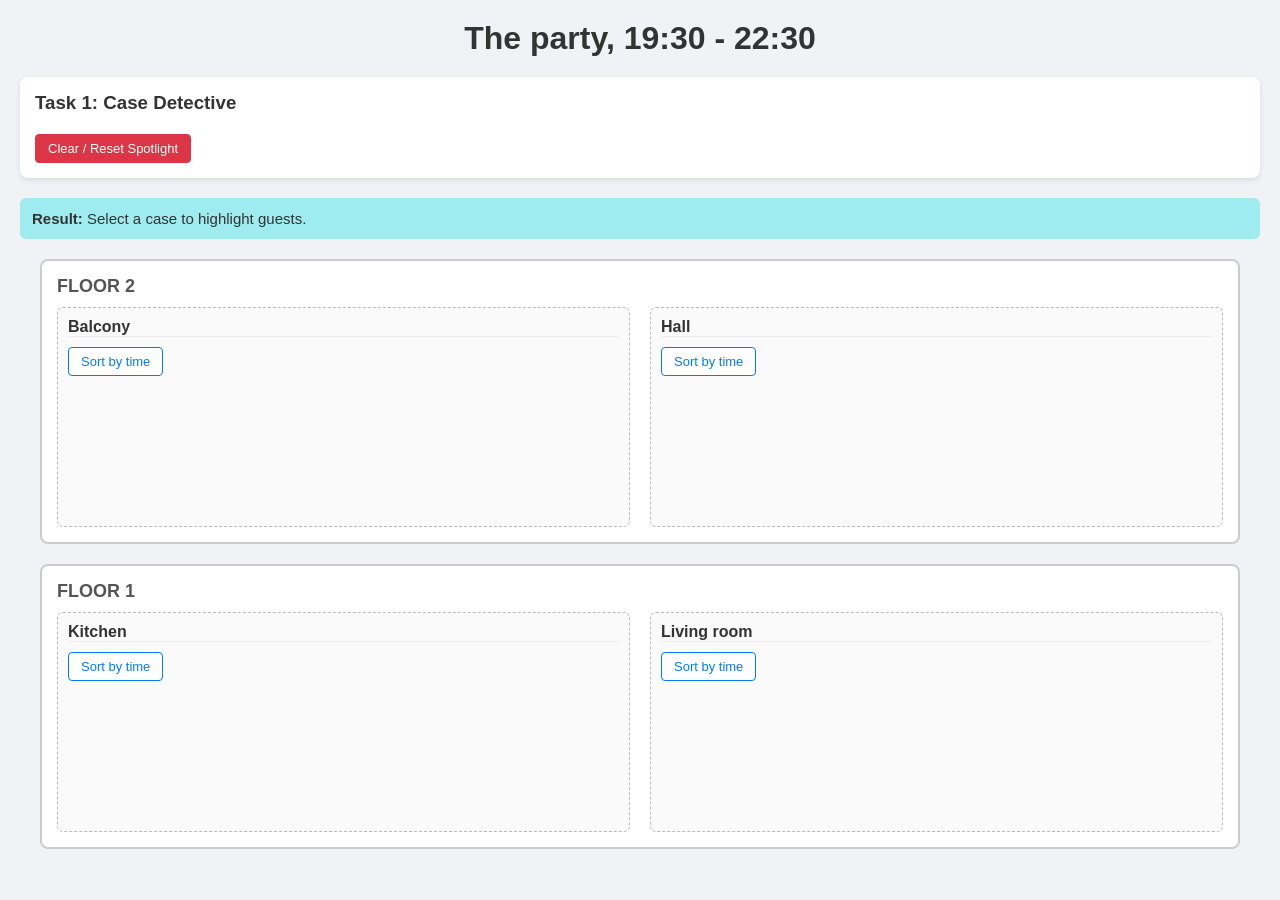
==== index.html @ 66d8894a "task1 layout" ====
<!DOCTYPE html>
<html lang="en">
<head>
    <meta charset="UTF-8">
    <title>Selector Detective</title>
    <link rel="stylesheet" href="css/style.css">
    <script src="https://code.jquery.com/jquery-3.7.1.min.js"></script>
</head>
<body>
    <h1>The party, 19:30 - 22:30</h1>

    <div class="controls-panel">
        <h3>Task 1: Case Detective</h3>
        <div id="case-buttons"></div>
        <button id="btn-clear" class="btn-clear">Clear / Reset Spotlight</button>
    </div>

    <div class="result-bar" id="result-bar">
        <strong>Result: </strong> <span id="result-text">Select a case to highlight guests.</span>
    </div>

    <div class="house" id="house">
        <div class="floor" data-floor="2">
            <div class="floor-title">FLOOR 2</div>
            <div class="rooms-container">
                <div class="room" id="room-balcony" data-room="balcony">
                    <h2>Balcony</h2>
                    <div class="room-actions">
                        <button class="btn-sort" data-room="balcony">Sort by time</button>
                    </div>
                    <div class="guests-list"></div>
                </div>
                <div class="room" id="room-hall" data-room="hall">
                    <h2>Hall</h2>
                    <div class="room-actions">
                        <button class="btn-sort" data-room="hall">Sort by time</button>
                    </div>
                    <div class="guests-list"></div>
                </div>
            </div>
        </div>
        <div class="floor" data-floor="1">
            <div class="floor-title">FLOOR 1</div>
            <div class="rooms-container">
                <div class="room" id="room-kitchen" data-room="Kitchen">
                    <h2>Kitchen</h2>
                    <div class="room-actions">
                        <button class="btn-sort" data-room="kitchen">Sort by time</button>
                    </div>
                    <div class="guests-list"></div>
                </div>
                <div class="room" id="room-livingroom" data-room="livingroom">
                    <h2>Living room</h2>
                    <div class="room-actions">
                        <button class="btn-sort" data-room="livingroom">Sort by time</button>
                    </div>
                    <div class="guests-list"></div>
                </div>
            </div>
        </div>
    </div>
</body>
</html>
---- css/style.css ----
* {
    box-sizing: border-box;
    margin: 0;
    padding: 0;
    font-family: 'Segoe-UI', Tahoma, Geneva, Verdana, sans-serif;
}

body {
    background: #f0f2f5;
    padding: 20px;
    color: #333;
}

h1 {
    text-align: center;
    margin-bottom: 20px;
}

.controls-panel {
    background: #fff;
    padding: 15px;
    border-radius: 8px;
    margin-bottom: 20px;
    box-shadow: 0 2px 5px rgba(0, 0, 0, 0.1);
}

#case-buttons {
    display: flex;
    flex-wrap: wrap;
    gap: 8px;
    margin-top: 10px;
}

button {
    padding: 6px 12px;
    border: 1px solid #007bff;
    background: #fff;
    color: #007bff;
    border-radius: 4px;
    cursor: pointer;
    font-size: 13px;
    transition: all .2s;
}

button:hover {
    background: #007bff;
    color: #fff;
}

.btn-clear {
    margin-top: 10px;
    background: #dc3545;
    color: #fff;
    border-color: #dc3545;
}

.btn-clear:hover {
    background: #bd2130;
}

.result-bar {
    background: #9eecef;
    padding: 12px;
    border-radius: 6px;
    margin-bottom: 20px;
    font-size: 15px;
}

.house {
    display: flex;
    flex-direction: column;
    gap: 20px;
    max-width: 1200px;
    margin: 0 auto;
}

.floor {
    background: #fff;
    border: 2px solid #ccc;
    border-radius: 8px;
    padding: 15px;
}

.floor-title {
    font-weight: bold;
    font-size: 18px;
    margin-bottom: 10px;
    color: #555;
}

.rooms-container {
    display: flex;
    gap: 20px;
}

.room {
    flex: 1;
    background: #fafafa;
    border: 1px dashed #bbb;
    border-radius: 6px;
    padding: 10px;
    min-height: 220px;
    position: relative;
}

.room h2 {
    font-size: 16px;
    margin-bottom: 10px;
    border-bottom: 1px solid #eee;
}

.guests-list {
    display: flex;
    flex-wrap: wrap;
    gap: 12px;
    min-height: 140px;
    position: relative;
}

.guest-card {
    width: 90px;
    background: #fff;
    border: 2px solid #ddd;
    border-radius: 8px;
    padding: 8px;
    text-align: center;
    position: relative;
    cursor: pointer;
    user-select: none;
}

.guest-card.highlight {
    border-color: #ff9800;
    box-shadow: 0 0 10px rgba(255, 152, 0, 0.8);
}

.avatar-wrapper {
    position: relative;
    width: 60px;
    height: 60px;
    margin: 0 auto 5px;
    border-radius: 50%;
    border: 3px solid transparent;
}

.color-blue { border-color: #2196F3; }
.color-yellow { border-color: #FFEB3B; }
.color-green { border-color: #4CAF50; }
.color-purple { border-color: #9C27B0; }
.color-red { border-color: #F44336; }
.color-orange { border-color: #FF9800; }
.color-pink { border-color: #E91E63; }
.color-black { border-color: #212121; }

.avatar-wrapper img {
    width: 100%;
    height: 100%;
    border-radius: 50%;
}

.aitu-badge {
    position: absolute;
    top: -4px;
    right: -4px;
    background: #00bcd4;
    color: white;
    border-radius: 50%;
    width: 18px;
    height: 18px;
    font-size: 10px;
    line-height: 18px;
    font-weight: bold;
}

.guest-name {
    font-weight: bold;
    font-size: 12px;
    white-space: nowrap;
    overflow: hidden;
    text-overflow: ellipsis;
}

.guest-time {
    font-size: 11px;
    color: #665;
}

.guest-items {
    font-size: 10px;
    margin-top: 3px;
}
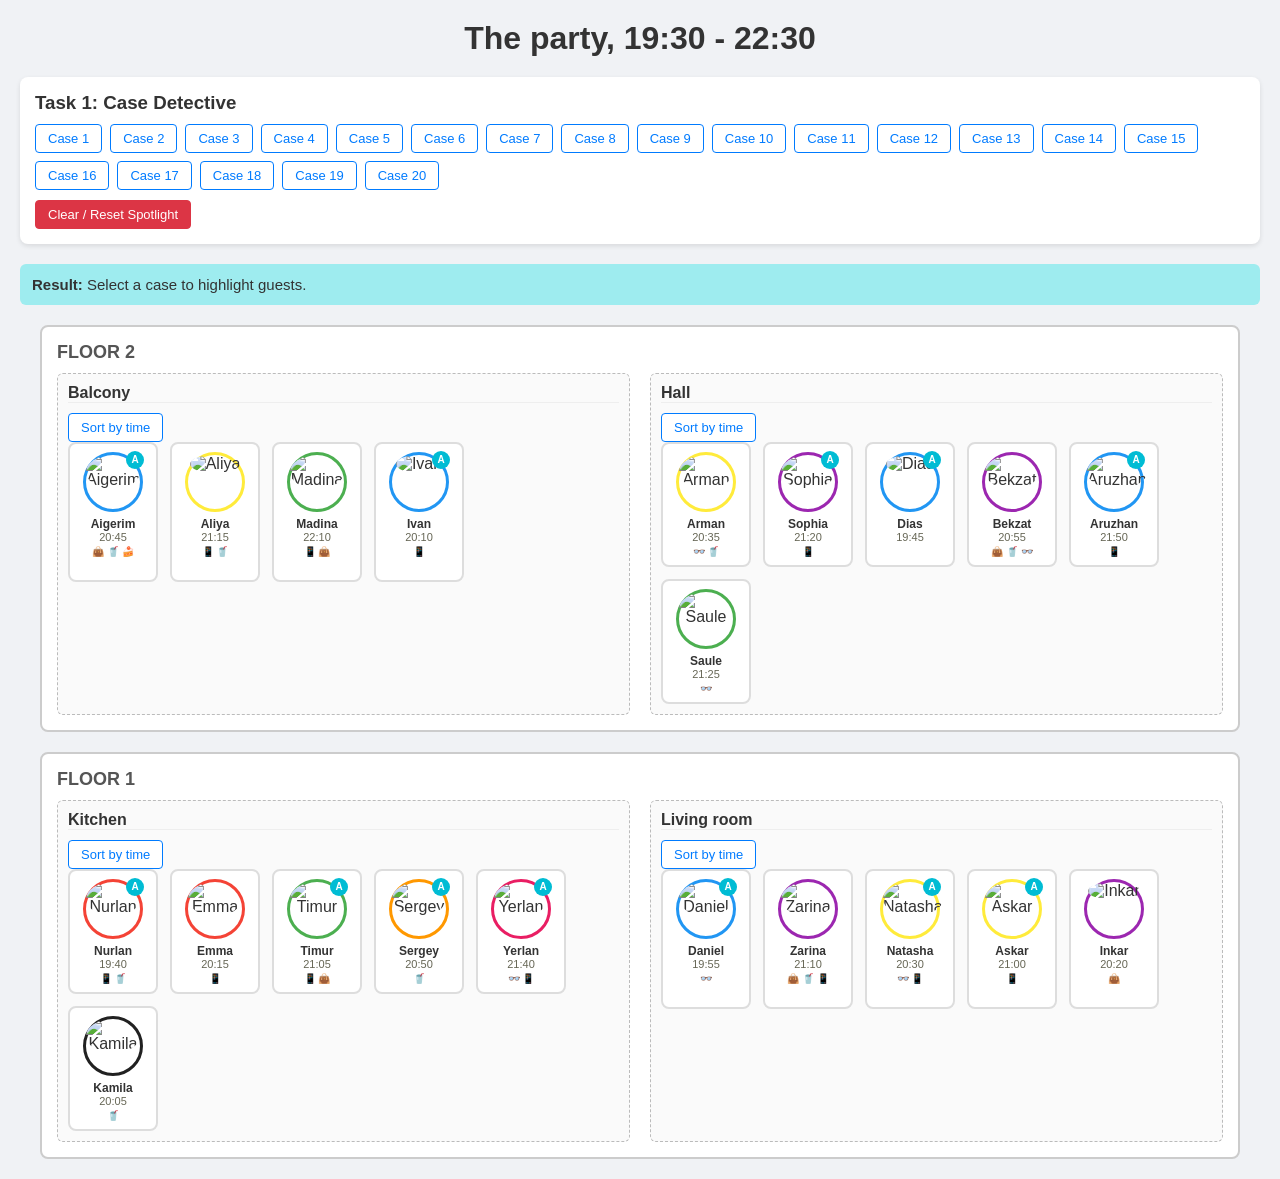
==== commit 79db9e16: "task1" ====
--- a/index.html
+++ b/index.html
@@ -59,5 +59,6 @@
             </div>
         </div>
     </div>
+    <script src="js/index.js"></script>
 </body>
 </html>
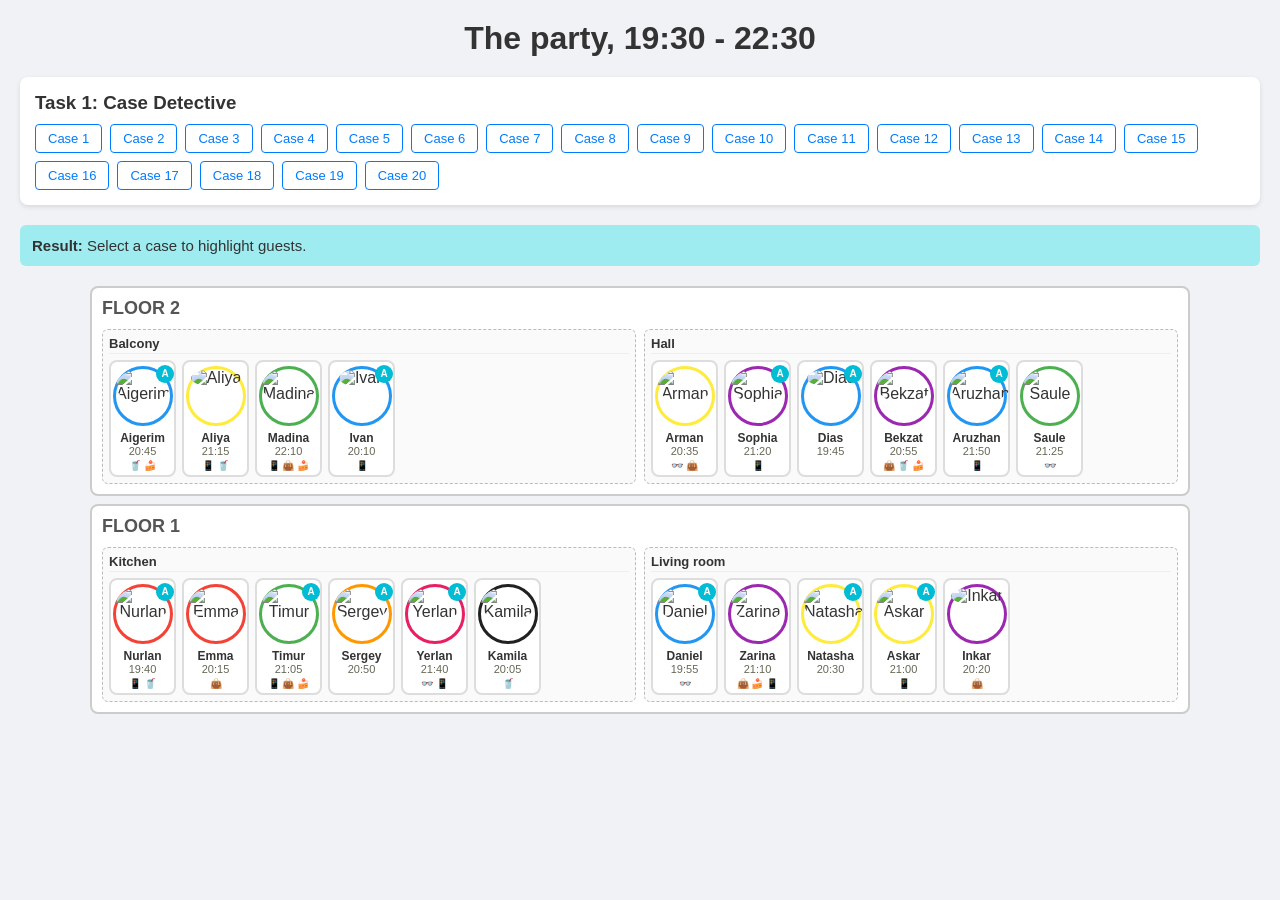
==== commit 6ea1ca87: "task1 full" ====
--- a/index.html
+++ b/index.html
@@ -12,7 +12,6 @@
     <div class="controls-panel">
         <h3>Task 1: Case Detective</h3>
         <div id="case-buttons"></div>
-        <button id="btn-clear" class="btn-clear">Clear / Reset Spotlight</button>
     </div>
 
     <div class="result-bar" id="result-bar">
@@ -25,16 +24,10 @@
             <div class="rooms-container">
                 <div class="room" id="room-balcony" data-room="balcony">
                     <h2>Balcony</h2>
-                    <div class="room-actions">
-                        <button class="btn-sort" data-room="balcony">Sort by time</button>
-                    </div>
                     <div class="guests-list"></div>
                 </div>
                 <div class="room" id="room-hall" data-room="hall">
                     <h2>Hall</h2>
-                    <div class="room-actions">
-                        <button class="btn-sort" data-room="hall">Sort by time</button>
-                    </div>
                     <div class="guests-list"></div>
                 </div>
             </div>
@@ -44,16 +37,10 @@
             <div class="rooms-container">
                 <div class="room" id="room-kitchen" data-room="Kitchen">
                     <h2>Kitchen</h2>
-                    <div class="room-actions">
-                        <button class="btn-sort" data-room="kitchen">Sort by time</button>
-                    </div>
                     <div class="guests-list"></div>
                 </div>
                 <div class="room" id="room-livingroom" data-room="livingroom">
                     <h2>Living room</h2>
-                    <div class="room-actions">
-                        <button class="btn-sort" data-room="livingroom">Sort by time</button>
-                    </div>
                     <div class="guests-list"></div>
                 </div>
             </div>
--- a/css/style.css
+++ b/css/style.css
@@ -69,8 +69,8 @@
 .house {
     display: flex;
     flex-direction: column;
-    gap: 20px;
-    max-width: 1200px;
+    gap: 8px;
+    max-width: 1100px;
     margin: 0 auto;
 }
 
@@ -78,7 +78,7 @@
     background: #fff;
     border: 2px solid #ccc;
     border-radius: 8px;
-    padding: 15px;
+    padding: 10px;
 }
 
 .floor-title {
@@ -90,7 +90,7 @@
 
 .rooms-container {
     display: flex;
-    gap: 20px;
+    gap: 8px;
 }
 
 .room {
@@ -98,31 +98,34 @@
     background: #fafafa;
     border: 1px dashed #bbb;
     border-radius: 6px;
-    padding: 10px;
-    min-height: 220px;
+    padding: 6px;
+    min-height: 120px;
     position: relative;
 }
 
 .room h2 {
-    font-size: 16px;
-    margin-bottom: 10px;
+    font-size: 13px;
+    margin-bottom: 6px;
     border-bottom: 1px solid #eee;
+    padding-bottom: 2px;
+    display: flex;
+    justify-content: space-between;
+    align-items: center;
 }
 
 .guests-list {
     display: flex;
     flex-wrap: wrap;
-    gap: 12px;
-    min-height: 140px;
-    position: relative;
+    gap: 6px;
+    min-height: 80px;
 }
 
 .guest-card {
-    width: 90px;
+    width: 67px;
     background: #fff;
     border: 2px solid #ddd;
     border-radius: 8px;
-    padding: 8px;
+    padding: 4px 2px;
     text-align: center;
     position: relative;
     cursor: pointer;
@@ -188,5 +191,4 @@
 .guest-items {
     font-size: 10px;
     margin-top: 3px;
-}
-
+}
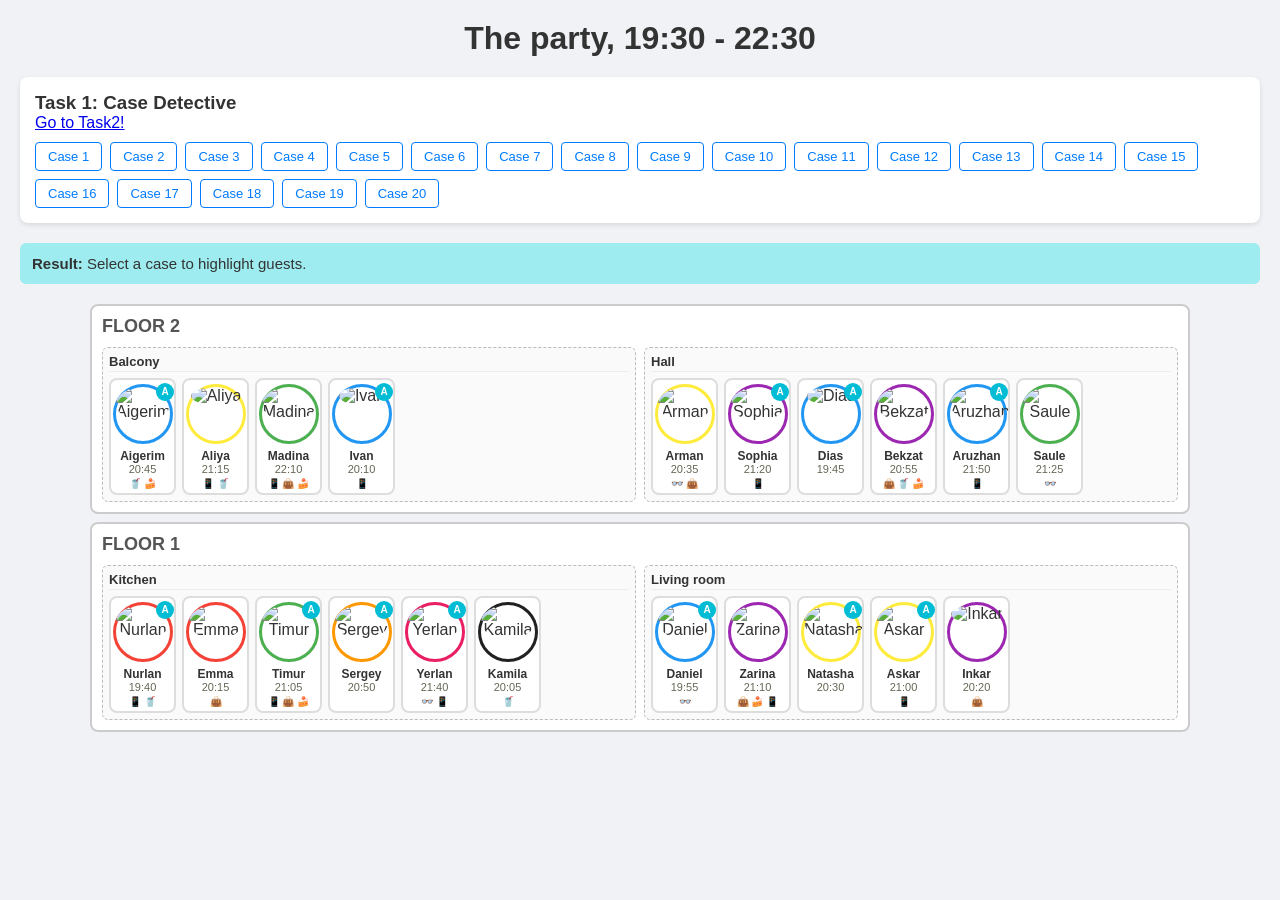
==== commit d84b4e19: "link to both tasks" ====
--- a/index.html
+++ b/index.html
@@ -11,6 +11,7 @@
 
     <div class="controls-panel">
         <h3>Task 1: Case Detective</h3>
+        <a href="task2.html">Go to Task2!</a>
         <div id="case-buttons"></div>
     </div>
 
--- a/css/style.css
+++ b/css/style.css
@@ -191,4 +191,77 @@
 .guest-items {
     font-size: 10px;
     margin-top: 3px;
+}
+
+.modal-overlay {
+    display: none;
+    position: fixed;
+    top: 0;
+    left: 0;
+    width: 100%;
+    height: 100%;
+    background-color: rgba(0, 0, 0, 0.4);
+    z-index: 1000;
+}
+
+.guest-card-modal {
+    position: fixed;
+    top: 50%;
+    left: 50%;
+    transform: translate(-50%, -50%);
+    background: #ffffff !important;
+    padding: 20px;
+    border-radius: 8px;
+    box-shadow: 0 10px 25px rgba(0, 0, 0, 0.3);
+    width: 280px;
+    z-index: 1001;
+    color: #222222;
+    box-sizing: border-box;
+}
+
+.guest-card-modal h3 {
+    margin: 0 0 10px 0;
+    font-size: 18px;
+    color: #111111;
+    border-bottom: 1px solid #eee;
+    padding-bottom: 6px;
+}
+
+.modal-actions {
+    margin-top: 15px;
+    border-top: 1px solid #eee;
+    padding-top: 10px;
+}
+
+#modal-details {
+    margin-bottom: 12px;
+    font-size: 13px;
+    color: #444444;
+    line-height: 1.5;
+}
+
+.modal-actions h4 {
+    font-size: 12px;
+    color: #666666;
+    margin-bottom: 6px;
+    text-transform: uppercase;
+}
+
+.modal-actions button.btn-move {
+    display: block;
+    width: 100%;
+    margin-top: 6px;
+    padding: 8px;
+    background: #007bff;
+    color: #ffffff;
+    border: none;
+    border-radius: 4px;
+    font-size: 12px;
+    font-weight: 500;
+    cursor: pointer;
+    text-align: center;
+}
+
+.modal-actions button.btn-move:hover {
+    background: #0056b3;
 }
